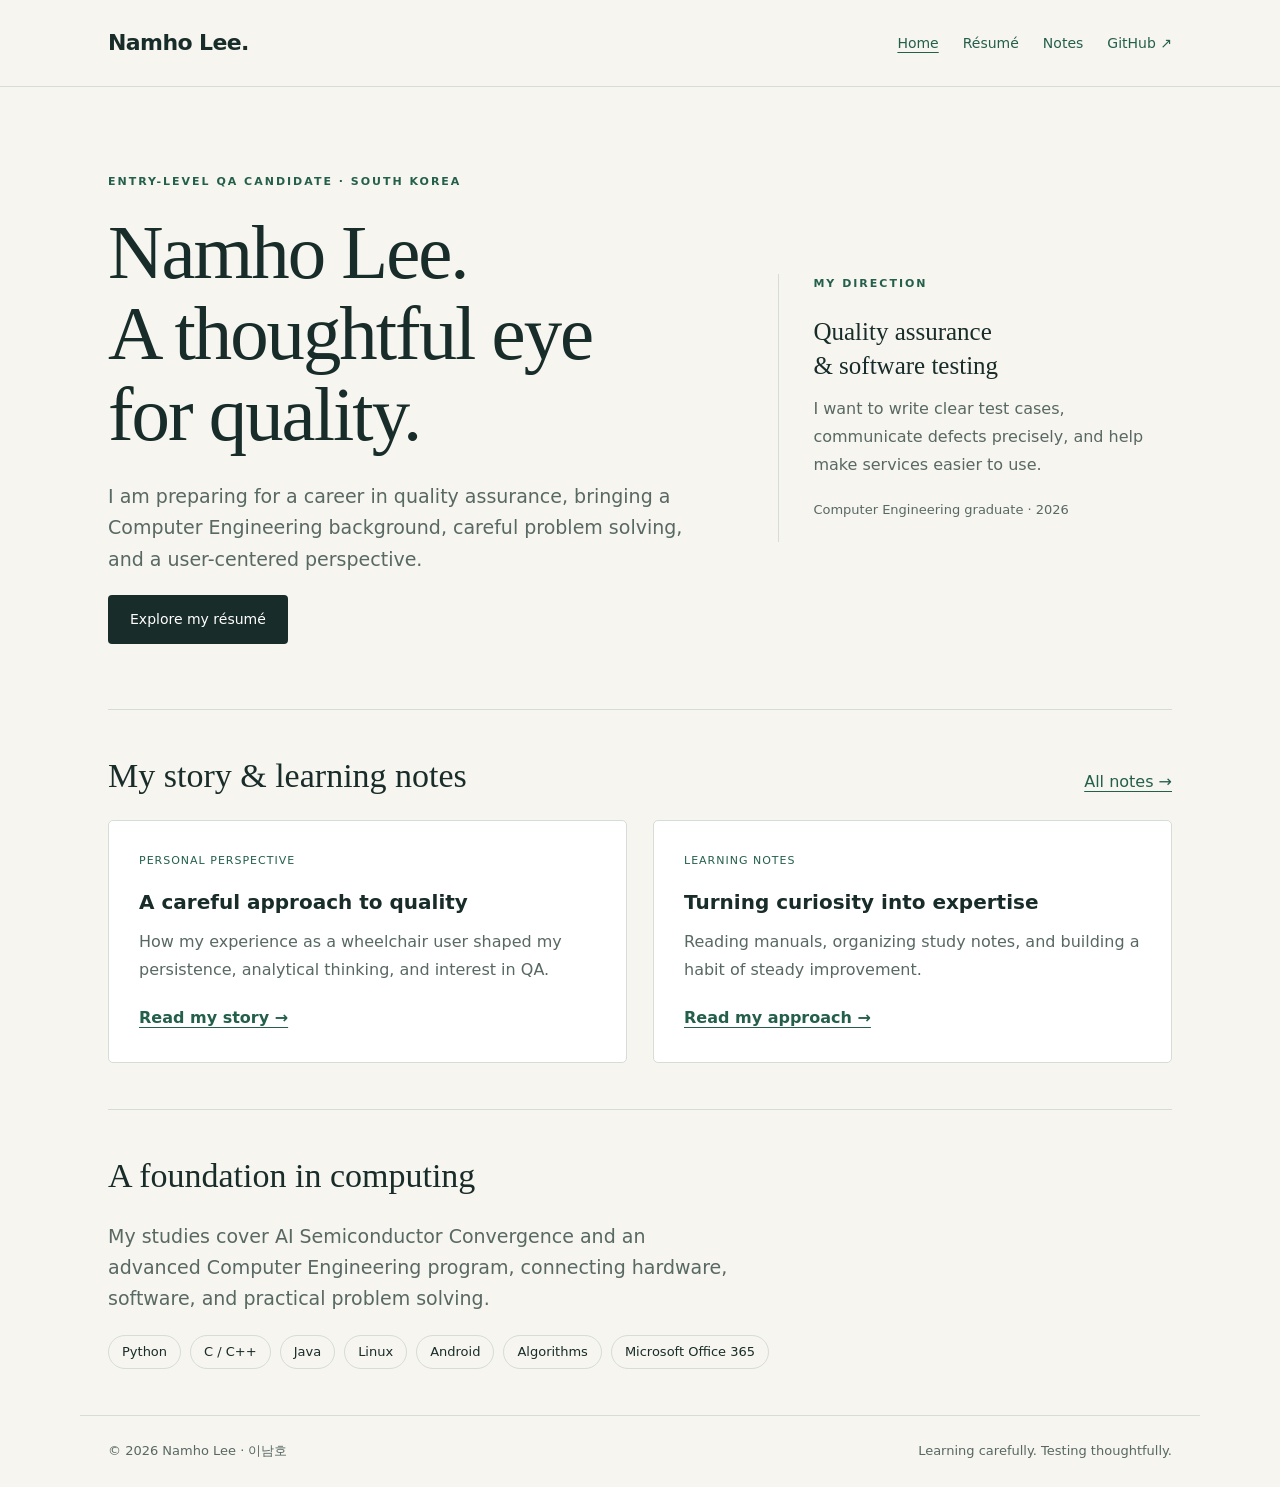
==== index.html @ 656eddd7 "Publish English QA career blog and translated resume" ====
<!doctype html>
<html lang="en"><head><meta charset="utf-8"><meta name="viewport" content="width=device-width, initial-scale=1"><meta name="description" content="Namho Lee — entry-level QA candidate. Education, skills, certifications, and personal notes on learning and quality assurance."><title>Home | Namho Lee</title><link rel="stylesheet" href="assets/style.css"></head>
<body><a class="skip" href="#main">Skip to content</a><header><nav aria-label="Main navigation"><a class="brand" href="index.html">Namho Lee<span aria-hidden="true">.</span></a><div class="navlinks"><a href="index.html" aria-current="page">Home</a><a href="resume.html">Résumé</a><a href="notes.html">Notes</a><a href="https://github.com/lnh24390">GitHub ↗</a></div></nav></header><main id="main"><section class="hero"><div><p class="eyebrow">Entry-level QA candidate · South Korea</p><h1>Namho Lee.<br>A thoughtful eye<br>for quality.</h1><p class="lede">I am preparing for a career in quality assurance, bringing a Computer Engineering background, careful problem solving, and a user-centered perspective.</p><a class="button" href="resume.html">Explore my résumé</a></div><aside class="hero-aside"><p class="eyebrow">My direction</p><strong>Quality assurance<br>&amp; software testing</strong><p class="muted">I want to write clear test cases, communicate defects precisely, and help make services easier to use.</p><p class="date">Computer Engineering graduate · 2026</p></aside></section><section class="section"><div class="section-top"><h2>My story &amp; learning notes</h2><a href="notes.html">All notes →</a></div><div class="grid"><article class="card"><span class="tag">Personal perspective</span><h3>A careful approach to quality</h3><p>How my experience as a wheelchair user shaped my persistence, analytical thinking, and interest in QA.</p><a href="posts/my-path-to-qa.html">Read my story →</a></article><article class="card"><span class="tag">Learning notes</span><h3>Turning curiosity into expertise</h3><p>Reading manuals, organizing study notes, and building a habit of steady improvement.</p><a href="posts/how-i-learn.html">Read my approach →</a></article></div></section><section class="section"><h2>A foundation in computing</h2><p class="lede">My studies cover AI Semiconductor Convergence and an advanced Computer Engineering program, connecting hardware, software, and practical problem solving.</p><div class="skills"><span>Python</span><span>C / C++</span><span>Java</span><span>Linux</span><span>Android</span><span>Algorithms</span><span>Microsoft Office 365</span></div></section></main><footer><span>© 2026 Namho Lee · 이남호</span><span>Learning carefully. Testing thoughtfully.</span></footer></body></html>
---- assets/style.css ----
:root{--paper:#f6f5f0;--ink:#182c29;--muted:#586863;--line:#d6dcd6;--accent:#245f4c;--white:#fff;--serif:Georgia,'Times New Roman',serif}*{box-sizing:border-box}html{scroll-behavior:smooth}body{margin:0;background:var(--paper);color:var(--ink);font:16px/1.75 system-ui,-apple-system,BlinkMacSystemFont,'Segoe UI',sans-serif}a{color:var(--accent);text-underline-offset:4px}a:hover{color:#122f26}header{border-bottom:1px solid var(--line)}nav{max-width:1120px;margin:auto;min-height:86px;display:flex;align-items:center;justify-content:space-between;padding:18px 28px;gap:22px}.brand{text-decoration:none;font-weight:750;letter-spacing:-.6px;font-size:22px;color:var(--ink)}.navlinks{display:flex;gap:24px;flex-wrap:wrap}.navlinks a{text-decoration:none;font-size:14px}.navlinks [aria-current=page]{text-decoration:underline}main{max-width:1120px;margin:auto;padding:0 28px}.hero{padding:85px 0 65px;display:grid;grid-template-columns:1.5fr 1fr;gap:80px}.eyebrow{text-transform:uppercase;letter-spacing:2px;font-size:11px;font-weight:700;color:var(--accent);margin:0 0 22px}h1{font:clamp(44px,6vw,78px)/1.05 var(--serif);letter-spacing:-2px;font-weight:400;margin:0 0 26px}h2{font:34px/1.2 var(--serif);font-weight:400;margin:0 0 24px}h3{font-size:20px;line-height:1.35;margin:0 0 12px}p{margin:0 0 20px}.lede{font-size:19px;line-height:1.65;max-width:630px;color:var(--muted)}.button{display:inline-block;text-decoration:none;background:var(--ink);color:white;padding:12px 22px;border-radius:4px;font-size:14px}.button:hover{background:var(--accent);color:white}.hero-aside{border-left:1px solid var(--line);padding-left:34px;align-self:center}.hero-aside strong{display:block;font:25px/1.35 var(--serif);margin:12px 0}.muted,.date{color:var(--muted)}.date{font-size:13px}.section{border-top:1px solid var(--line);padding:46px 0}.section-top{display:flex;justify-content:space-between;gap:20px;align-items:baseline}.grid{display:grid;grid-template-columns:repeat(2,1fr);gap:26px}.card{background:var(--white);padding:30px;border:1px solid var(--line);border-radius:5px}.card p{color:var(--muted)}.card a{font-weight:600}.tag{font-size:11px;letter-spacing:1px;text-transform:uppercase;color:var(--accent);margin-bottom:18px;display:block}.skills{display:flex;gap:9px;flex-wrap:wrap}.skills span{font-size:13px;border:1px solid var(--line);border-radius:30px;padding:5px 13px}.page-head{padding:65px 0 30px;max-width:820px}.page-head h1{font-size:58px}.resume-grid{display:grid;grid-template-columns:240px 1fr;gap:55px;padding-bottom:60px}.resume-side{font-size:14px}.resume-side h2{font:16px system-ui;font-weight:700;margin:25px 0 12px}.resume-body section{border-top:1px solid var(--line);padding:28px 0}.resume-body h2{font-size:29px}.entry{margin-bottom:26px}.entry:last-child{margin-bottom:0}ul{padding-left:22px}li{margin-bottom:10px}.article{max-width:760px;margin:0 auto;padding-bottom:60px}.article .page-head h1{font-size:52px}.article h2{font-size:28px;margin-top:40px}.article p{font-size:17px}.note{font-size:13px;color:var(--muted)}footer{border-top:1px solid var(--line);padding:24px 28px;max-width:1120px;margin:0 auto;color:var(--muted);font-size:13px;display:flex;justify-content:space-between;gap:20px}.skip{position:absolute;left:-10000px}.skip:focus{left:12px;top:12px;background:white;padding:10px;z-index:10}:focus-visible{outline:3px solid #c08337;outline-offset:4px}@media(max-width:760px){nav{align-items:flex-start;flex-direction:column;gap:8px}.navlinks{gap:18px}.hero{grid-template-columns:1fr;gap:30px;padding:45px 0}.hero-aside{padding-left:22px}.grid{grid-template-columns:1fr}.resume-grid{grid-template-columns:1fr;gap:20px}.resume-side{border-top:1px solid var(--line);padding-top:20px}.page-head h1,.article .page-head h1{font-size:42px}.section-top{display:block}main{padding:0 22px}footer{flex-direction:column;gap:4px}h1{letter-spacing:-1px}}@media print{header,footer,.button,.skip{display:none}body{background:white;color:black;font-size:11pt}main{padding:0}.page-head{padding:10px 0}.page-head h1{font-size:32pt}.resume-grid{grid-template-columns:180px 1fr;gap:25px}.resume-body section{padding:15px 0}.entry{break-inside:avoid}a{color:black}}
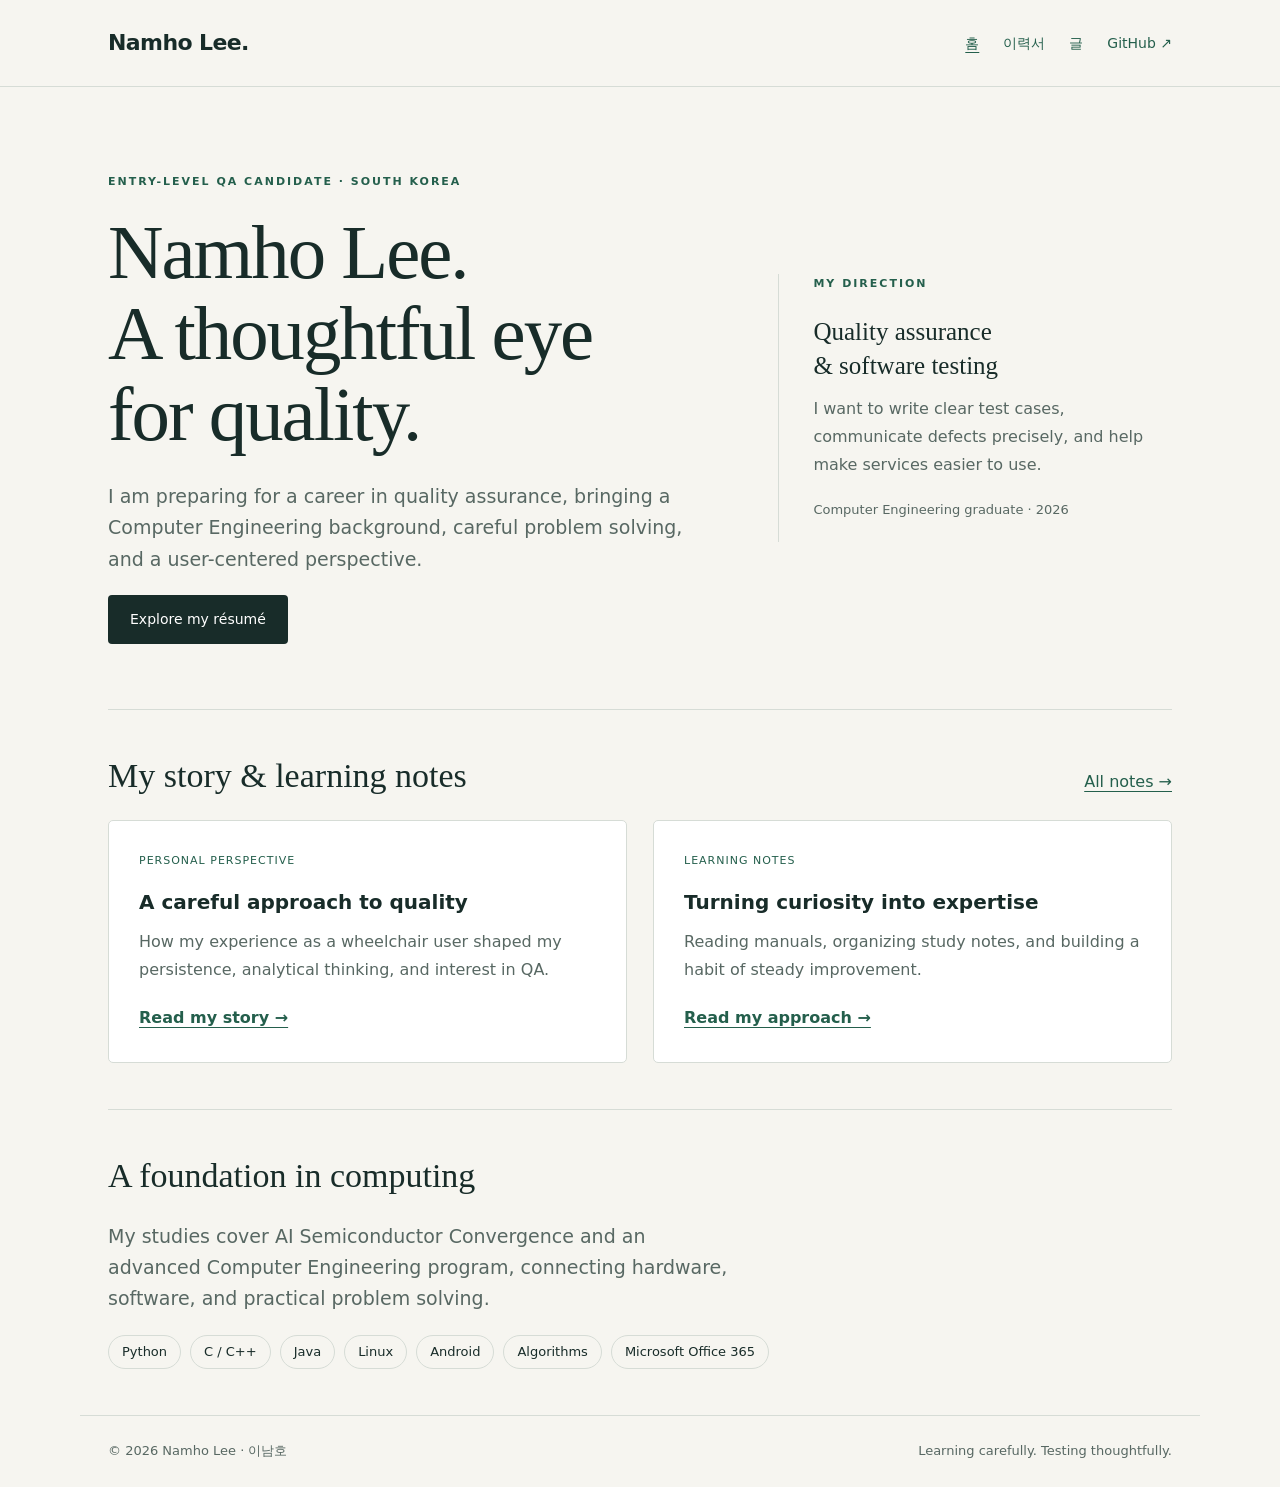
==== commit 9f2f3120: "Translate navigation labels into Korean" ====
--- a/index.html
+++ b/index.html
@@ -1,3 +1,3 @@
 <!doctype html>
 <html lang="en"><head><meta charset="utf-8"><meta name="viewport" content="width=device-width, initial-scale=1"><meta name="description" content="Namho Lee — entry-level QA candidate. Education, skills, certifications, and personal notes on learning and quality assurance."><title>Home | Namho Lee</title><link rel="stylesheet" href="assets/style.css"></head>
-<body><a class="skip" href="#main">Skip to content</a><header><nav aria-label="Main navigation"><a class="brand" href="index.html">Namho Lee<span aria-hidden="true">.</span></a><div class="navlinks"><a href="index.html" aria-current="page">Home</a><a href="resume.html">Résumé</a><a href="notes.html">Notes</a><a href="https://github.com/lnh24390">GitHub ↗</a></div></nav></header><main id="main"><section class="hero"><div><p class="eyebrow">Entry-level QA candidate · South Korea</p><h1>Namho Lee.<br>A thoughtful eye<br>for quality.</h1><p class="lede">I am preparing for a career in quality assurance, bringing a Computer Engineering background, careful problem solving, and a user-centered perspective.</p><a class="button" href="resume.html">Explore my résumé</a></div><aside class="hero-aside"><p class="eyebrow">My direction</p><strong>Quality assurance<br>&amp; software testing</strong><p class="muted">I want to write clear test cases, communicate defects precisely, and help make services easier to use.</p><p class="date">Computer Engineering graduate · 2026</p></aside></section><section class="section"><div class="section-top"><h2>My story &amp; learning notes</h2><a href="notes.html">All notes →</a></div><div class="grid"><article class="card"><span class="tag">Personal perspective</span><h3>A careful approach to quality</h3><p>How my experience as a wheelchair user shaped my persistence, analytical thinking, and interest in QA.</p><a href="posts/my-path-to-qa.html">Read my story →</a></article><article class="card"><span class="tag">Learning notes</span><h3>Turning curiosity into expertise</h3><p>Reading manuals, organizing study notes, and building a habit of steady improvement.</p><a href="posts/how-i-learn.html">Read my approach →</a></article></div></section><section class="section"><h2>A foundation in computing</h2><p class="lede">My studies cover AI Semiconductor Convergence and an advanced Computer Engineering program, connecting hardware, software, and practical problem solving.</p><div class="skills"><span>Python</span><span>C / C++</span><span>Java</span><span>Linux</span><span>Android</span><span>Algorithms</span><span>Microsoft Office 365</span></div></section></main><footer><span>© 2026 Namho Lee · 이남호</span><span>Learning carefully. Testing thoughtfully.</span></footer></body></html>+<body><a class="skip" href="#main">Skip to content</a><header><nav aria-label="Main navigation"><a class="brand" href="index.html">Namho Lee<span aria-hidden="true">.</span></a><div class="navlinks"><a href="index.html" aria-current="page">홈</a><a href="resume.html">이력서</a><a href="notes.html">글</a><a href="https://github.com/lnh24390">GitHub ↗</a></div></nav></header><main id="main"><section class="hero"><div><p class="eyebrow">Entry-level QA candidate · South Korea</p><h1>Namho Lee.<br>A thoughtful eye<br>for quality.</h1><p class="lede">I am preparing for a career in quality assurance, bringing a Computer Engineering background, careful problem solving, and a user-centered perspective.</p><a class="button" href="resume.html">Explore my résumé</a></div><aside class="hero-aside"><p class="eyebrow">My direction</p><strong>Quality assurance<br>&amp; software testing</strong><p class="muted">I want to write clear test cases, communicate defects precisely, and help make services easier to use.</p><p class="date">Computer Engineering graduate · 2026</p></aside></section><section class="section"><div class="section-top"><h2>My story &amp; learning notes</h2><a href="notes.html">All notes →</a></div><div class="grid"><article class="card"><span class="tag">Personal perspective</span><h3>A careful approach to quality</h3><p>How my experience as a wheelchair user shaped my persistence, analytical thinking, and interest in QA.</p><a href="posts/my-path-to-qa.html">Read my story →</a></article><article class="card"><span class="tag">Learning notes</span><h3>Turning curiosity into expertise</h3><p>Reading manuals, organizing study notes, and building a habit of steady improvement.</p><a href="posts/how-i-learn.html">Read my approach →</a></article></div></section><section class="section"><h2>A foundation in computing</h2><p class="lede">My studies cover AI Semiconductor Convergence and an advanced Computer Engineering program, connecting hardware, software, and practical problem solving.</p><div class="skills"><span>Python</span><span>C / C++</span><span>Java</span><span>Linux</span><span>Android</span><span>Algorithms</span><span>Microsoft Office 365</span></div></section></main><footer><span>© 2026 Namho Lee · 이남호</span><span>Learning carefully. Testing thoughtfully.</span></footer></body></html>
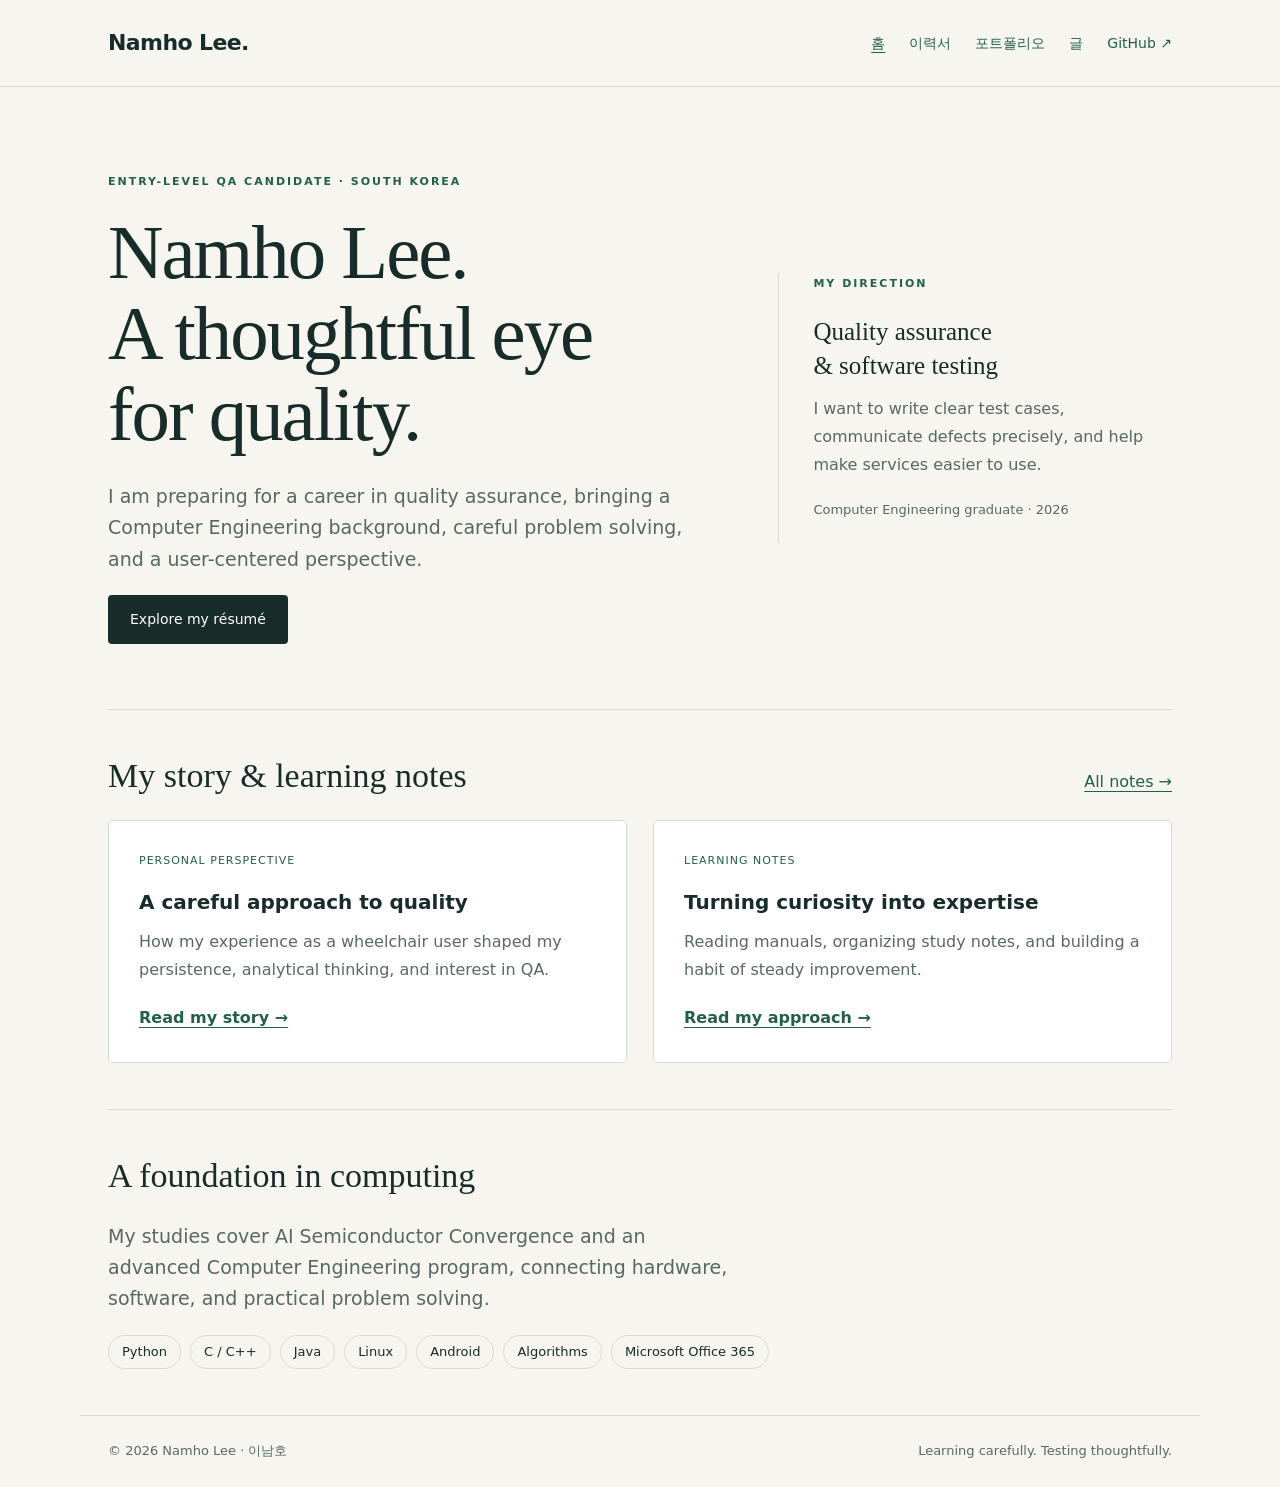
==== commit 7b86cc9e: "Add portfolio page with GitHub projects" ====
--- a/index.html
+++ b/index.html
@@ -1,3 +1,3 @@
 <!doctype html>
 <html lang="en"><head><meta charset="utf-8"><meta name="viewport" content="width=device-width, initial-scale=1"><meta name="description" content="Namho Lee — entry-level QA candidate. Education, skills, certifications, and personal notes on learning and quality assurance."><title>Home | Namho Lee</title><link rel="stylesheet" href="assets/style.css"></head>
-<body><a class="skip" href="#main">Skip to content</a><header><nav aria-label="Main navigation"><a class="brand" href="index.html">Namho Lee<span aria-hidden="true">.</span></a><div class="navlinks"><a href="index.html" aria-current="page">홈</a><a href="resume.html">이력서</a><a href="notes.html">글</a><a href="https://github.com/lnh24390">GitHub ↗</a></div></nav></header><main id="main"><section class="hero"><div><p class="eyebrow">Entry-level QA candidate · South Korea</p><h1>Namho Lee.<br>A thoughtful eye<br>for quality.</h1><p class="lede">I am preparing for a career in quality assurance, bringing a Computer Engineering background, careful problem solving, and a user-centered perspective.</p><a class="button" href="resume.html">Explore my résumé</a></div><aside class="hero-aside"><p class="eyebrow">My direction</p><strong>Quality assurance<br>&amp; software testing</strong><p class="muted">I want to write clear test cases, communicate defects precisely, and help make services easier to use.</p><p class="date">Computer Engineering graduate · 2026</p></aside></section><section class="section"><div class="section-top"><h2>My story &amp; learning notes</h2><a href="notes.html">All notes →</a></div><div class="grid"><article class="card"><span class="tag">Personal perspective</span><h3>A careful approach to quality</h3><p>How my experience as a wheelchair user shaped my persistence, analytical thinking, and interest in QA.</p><a href="posts/my-path-to-qa.html">Read my story →</a></article><article class="card"><span class="tag">Learning notes</span><h3>Turning curiosity into expertise</h3><p>Reading manuals, organizing study notes, and building a habit of steady improvement.</p><a href="posts/how-i-learn.html">Read my approach →</a></article></div></section><section class="section"><h2>A foundation in computing</h2><p class="lede">My studies cover AI Semiconductor Convergence and an advanced Computer Engineering program, connecting hardware, software, and practical problem solving.</p><div class="skills"><span>Python</span><span>C / C++</span><span>Java</span><span>Linux</span><span>Android</span><span>Algorithms</span><span>Microsoft Office 365</span></div></section></main><footer><span>© 2026 Namho Lee · 이남호</span><span>Learning carefully. Testing thoughtfully.</span></footer></body></html>+<body><a class="skip" href="#main">Skip to content</a><header><nav aria-label="Main navigation"><a class="brand" href="index.html">Namho Lee<span aria-hidden="true">.</span></a><div class="navlinks"><a href="index.html" aria-current="page">홈</a><a href="resume.html">이력서</a><a href="portfolio.html">포트폴리오</a><a href="notes.html">글</a><a href="https://github.com/lnh24390">GitHub ↗</a></div></nav></header><main id="main"><section class="hero"><div><p class="eyebrow">Entry-level QA candidate · South Korea</p><h1>Namho Lee.<br>A thoughtful eye<br>for quality.</h1><p class="lede">I am preparing for a career in quality assurance, bringing a Computer Engineering background, careful problem solving, and a user-centered perspective.</p><a class="button" href="resume.html">Explore my résumé</a></div><aside class="hero-aside"><p class="eyebrow">My direction</p><strong>Quality assurance<br>&amp; software testing</strong><p class="muted">I want to write clear test cases, communicate defects precisely, and help make services easier to use.</p><p class="date">Computer Engineering graduate · 2026</p></aside></section><section class="section"><div class="section-top"><h2>My story &amp; learning notes</h2><a href="notes.html">All notes →</a></div><div class="grid"><article class="card"><span class="tag">Personal perspective</span><h3>A careful approach to quality</h3><p>How my experience as a wheelchair user shaped my persistence, analytical thinking, and interest in QA.</p><a href="posts/my-path-to-qa.html">Read my story →</a></article><article class="card"><span class="tag">Learning notes</span><h3>Turning curiosity into expertise</h3><p>Reading manuals, organizing study notes, and building a habit of steady improvement.</p><a href="posts/how-i-learn.html">Read my approach →</a></article></div></section><section class="section"><h2>A foundation in computing</h2><p class="lede">My studies cover AI Semiconductor Convergence and an advanced Computer Engineering program, connecting hardware, software, and practical problem solving.</p><div class="skills"><span>Python</span><span>C / C++</span><span>Java</span><span>Linux</span><span>Android</span><span>Algorithms</span><span>Microsoft Office 365</span></div></section></main><footer><span>© 2026 Namho Lee · 이남호</span><span>Learning carefully. Testing thoughtfully.</span></footer></body></html>
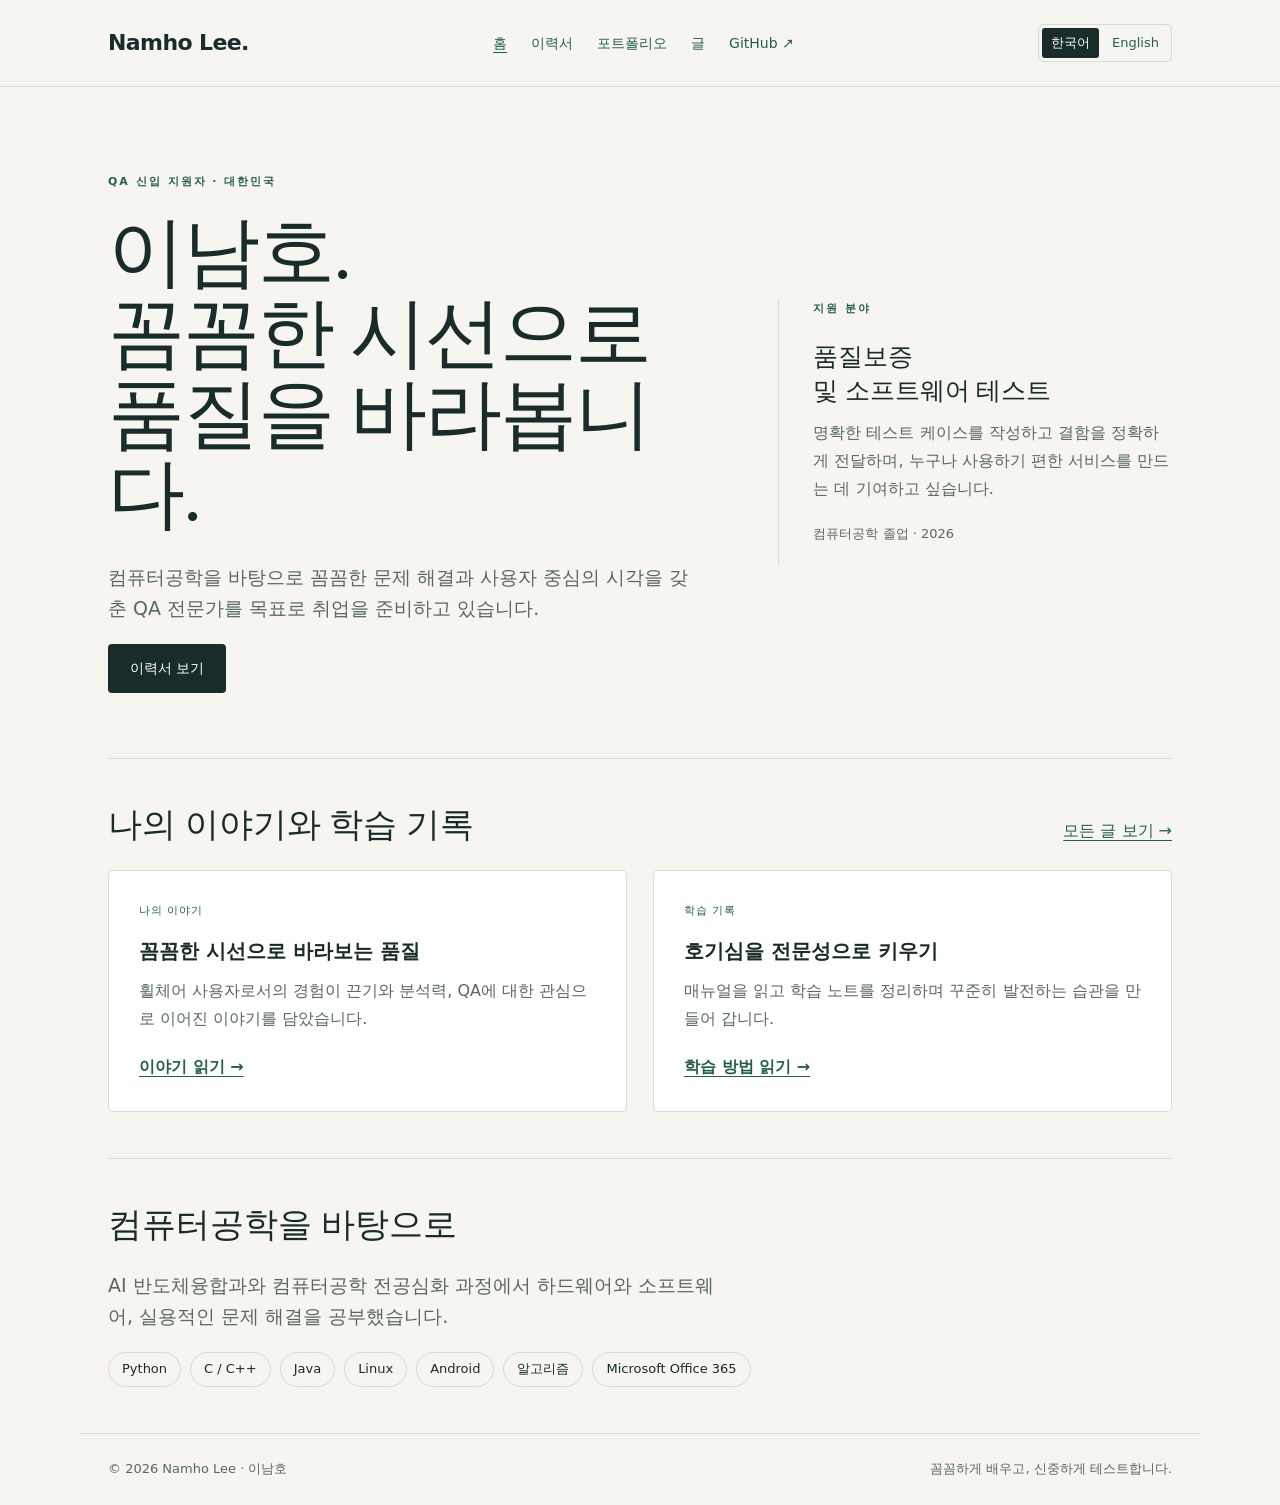
==== commit 648018c0: "Add persistent Korean and English language settings and matching resumes" ====
--- a/index.html
+++ b/index.html
@@ -1,3 +1,3 @@
 <!doctype html>
-<html lang="en"><head><meta charset="utf-8"><meta name="viewport" content="width=device-width, initial-scale=1"><meta name="description" content="Namho Lee — entry-level QA candidate. Education, skills, certifications, and personal notes on learning and quality assurance."><title>Home | Namho Lee</title><link rel="stylesheet" href="assets/style.css"></head>
-<body><a class="skip" href="#main">Skip to content</a><header><nav aria-label="Main navigation"><a class="brand" href="index.html">Namho Lee<span aria-hidden="true">.</span></a><div class="navlinks"><a href="index.html" aria-current="page">홈</a><a href="resume.html">이력서</a><a href="portfolio.html">포트폴리오</a><a href="notes.html">글</a><a href="https://github.com/lnh24390">GitHub ↗</a></div></nav></header><main id="main"><section class="hero"><div><p class="eyebrow">Entry-level QA candidate · South Korea</p><h1>Namho Lee.<br>A thoughtful eye<br>for quality.</h1><p class="lede">I am preparing for a career in quality assurance, bringing a Computer Engineering background, careful problem solving, and a user-centered perspective.</p><a class="button" href="resume.html">Explore my résumé</a></div><aside class="hero-aside"><p class="eyebrow">My direction</p><strong>Quality assurance<br>&amp; software testing</strong><p class="muted">I want to write clear test cases, communicate defects precisely, and help make services easier to use.</p><p class="date">Computer Engineering graduate · 2026</p></aside></section><section class="section"><div class="section-top"><h2>My story &amp; learning notes</h2><a href="notes.html">All notes →</a></div><div class="grid"><article class="card"><span class="tag">Personal perspective</span><h3>A careful approach to quality</h3><p>How my experience as a wheelchair user shaped my persistence, analytical thinking, and interest in QA.</p><a href="posts/my-path-to-qa.html">Read my story →</a></article><article class="card"><span class="tag">Learning notes</span><h3>Turning curiosity into expertise</h3><p>Reading manuals, organizing study notes, and building a habit of steady improvement.</p><a href="posts/how-i-learn.html">Read my approach →</a></article></div></section><section class="section"><h2>A foundation in computing</h2><p class="lede">My studies cover AI Semiconductor Convergence and an advanced Computer Engineering program, connecting hardware, software, and practical problem solving.</p><div class="skills"><span>Python</span><span>C / C++</span><span>Java</span><span>Linux</span><span>Android</span><span>Algorithms</span><span>Microsoft Office 365</span></div></section></main><footer><span>© 2026 Namho Lee · 이남호</span><span>Learning carefully. Testing thoughtfully.</span></footer></body></html>+<html lang="ko"><head><meta charset="utf-8"><meta name="viewport" content="width=device-width, initial-scale=1"><meta name="description" content="Namho Lee — entry-level QA candidate. Education, skills, certifications, and personal notes on learning and quality assurance."><title>홈 | 이남호</title><link rel="stylesheet" href="assets/style.css"><script src="assets/language.js" defer></script></head>
+<body data-language="ko" data-page="index.html"><a class="skip" href="#main">본문으로 건너뛰기</a><header><nav aria-label="주 메뉴"><a class="brand" href="index.html">Namho Lee<span aria-hidden="true">.</span></a><div class="navlinks"><a href="index.html" aria-current="page">홈</a><a href="resume.html">이력서</a><a href="portfolio.html">포트폴리오</a><a href="notes.html">글</a><a href="https://github.com/lnh24390">GitHub ↗</a></div><div class="language-switch" role="group" aria-label="Language"><a href="index.html" data-language="ko" aria-current="true">한국어</a><a href="en/index.html" data-language="en">English</a></div></nav></header><main id="main"><section class="hero"><div><p class="eyebrow">QA 신입 지원자 · 대한민국</p><h1>이남호.<br>꼼꼼한 시선으로<br>품질을 바라봅니다.</h1><p class="lede">컴퓨터공학을 바탕으로 꼼꼼한 문제 해결과 사용자 중심의 시각을 갖춘 QA 전문가를 목표로 취업을 준비하고 있습니다.</p><a class="button" href="resume.html">이력서 보기</a></div><aside class="hero-aside"><p class="eyebrow">지원 분야</p><strong>품질보증<br>및 소프트웨어 테스트</strong><p class="muted">명확한 테스트 케이스를 작성하고 결함을 정확하게 전달하며, 누구나 사용하기 편한 서비스를 만드는 데 기여하고 싶습니다.</p><p class="date">컴퓨터공학 졸업 · 2026</p></aside></section><section class="section"><div class="section-top"><h2>나의 이야기와 학습 기록</h2><a href="notes.html">모든 글 보기 →</a></div><div class="grid"><article class="card"><span class="tag">나의 이야기</span><h3>꼼꼼한 시선으로 바라보는 품질</h3><p>휠체어 사용자로서의 경험이 끈기와 분석력, QA에 대한 관심으로 이어진 이야기를 담았습니다.</p><a href="posts/my-path-to-qa.html">이야기 읽기 →</a></article><article class="card"><span class="tag">학습 기록</span><h3>호기심을 전문성으로 키우기</h3><p>매뉴얼을 읽고 학습 노트를 정리하며 꾸준히 발전하는 습관을 만들어 갑니다.</p><a href="posts/how-i-learn.html">학습 방법 읽기 →</a></article></div></section><section class="section"><h2>컴퓨터공학을 바탕으로</h2><p class="lede">AI 반도체융합과와 컴퓨터공학 전공심화 과정에서 하드웨어와 소프트웨어, 실용적인 문제 해결을 공부했습니다.</p><div class="skills"><span>Python</span><span>C / C++</span><span>Java</span><span>Linux</span><span>Android</span><span>알고리즘</span><span>Microsoft Office 365</span></div></section></main><footer><span>© 2026 Namho Lee · 이남호</span><span>꼼꼼하게 배우고, 신중하게 테스트합니다.</span></footer></body></html>
--- a/assets/style.css
+++ b/assets/style.css
@@ -1 +1,3 @@
 :root{--paper:#f6f5f0;--ink:#182c29;--muted:#586863;--line:#d6dcd6;--accent:#245f4c;--white:#fff;--serif:Georgia,'Times New Roman',serif}*{box-sizing:border-box}html{scroll-behavior:smooth}body{margin:0;background:var(--paper);color:var(--ink);font:16px/1.75 system-ui,-apple-system,BlinkMacSystemFont,'Segoe UI',sans-serif}a{color:var(--accent);text-underline-offset:4px}a:hover{color:#122f26}header{border-bottom:1px solid var(--line)}nav{max-width:1120px;margin:auto;min-height:86px;display:flex;align-items:center;justify-content:space-between;padding:18px 28px;gap:22px}.brand{text-decoration:none;font-weight:750;letter-spacing:-.6px;font-size:22px;color:var(--ink)}.navlinks{display:flex;gap:24px;flex-wrap:wrap}.navlinks a{text-decoration:none;font-size:14px}.navlinks [aria-current=page]{text-decoration:underline}main{max-width:1120px;margin:auto;padding:0 28px}.hero{padding:85px 0 65px;display:grid;grid-template-columns:1.5fr 1fr;gap:80px}.eyebrow{text-transform:uppercase;letter-spacing:2px;font-size:11px;font-weight:700;color:var(--accent);margin:0 0 22px}h1{font:clamp(44px,6vw,78px)/1.05 var(--serif);letter-spacing:-2px;font-weight:400;margin:0 0 26px}h2{font:34px/1.2 var(--serif);font-weight:400;margin:0 0 24px}h3{font-size:20px;line-height:1.35;margin:0 0 12px}p{margin:0 0 20px}.lede{font-size:19px;line-height:1.65;max-width:630px;color:var(--muted)}.button{display:inline-block;text-decoration:none;background:var(--ink);color:white;padding:12px 22px;border-radius:4px;font-size:14px}.button:hover{background:var(--accent);color:white}.hero-aside{border-left:1px solid var(--line);padding-left:34px;align-self:center}.hero-aside strong{display:block;font:25px/1.35 var(--serif);margin:12px 0}.muted,.date{color:var(--muted)}.date{font-size:13px}.section{border-top:1px solid var(--line);padding:46px 0}.section-top{display:flex;justify-content:space-between;gap:20px;align-items:baseline}.grid{display:grid;grid-template-columns:repeat(2,1fr);gap:26px}.card{background:var(--white);padding:30px;border:1px solid var(--line);border-radius:5px}.card p{color:var(--muted)}.card a{font-weight:600}.tag{font-size:11px;letter-spacing:1px;text-transform:uppercase;color:var(--accent);margin-bottom:18px;display:block}.skills{display:flex;gap:9px;flex-wrap:wrap}.skills span{font-size:13px;border:1px solid var(--line);border-radius:30px;padding:5px 13px}.page-head{padding:65px 0 30px;max-width:820px}.page-head h1{font-size:58px}.resume-grid{display:grid;grid-template-columns:240px 1fr;gap:55px;padding-bottom:60px}.resume-side{font-size:14px}.resume-side h2{font:16px system-ui;font-weight:700;margin:25px 0 12px}.resume-body section{border-top:1px solid var(--line);padding:28px 0}.resume-body h2{font-size:29px}.entry{margin-bottom:26px}.entry:last-child{margin-bottom:0}ul{padding-left:22px}li{margin-bottom:10px}.article{max-width:760px;margin:0 auto;padding-bottom:60px}.article .page-head h1{font-size:52px}.article h2{font-size:28px;margin-top:40px}.article p{font-size:17px}.note{font-size:13px;color:var(--muted)}footer{border-top:1px solid var(--line);padding:24px 28px;max-width:1120px;margin:0 auto;color:var(--muted);font-size:13px;display:flex;justify-content:space-between;gap:20px}.skip{position:absolute;left:-10000px}.skip:focus{left:12px;top:12px;background:white;padding:10px;z-index:10}:focus-visible{outline:3px solid #c08337;outline-offset:4px}@media(max-width:760px){nav{align-items:flex-start;flex-direction:column;gap:8px}.navlinks{gap:18px}.hero{grid-template-columns:1fr;gap:30px;padding:45px 0}.hero-aside{padding-left:22px}.grid{grid-template-columns:1fr}.resume-grid{grid-template-columns:1fr;gap:20px}.resume-side{border-top:1px solid var(--line);padding-top:20px}.page-head h1,.article .page-head h1{font-size:42px}.section-top{display:block}main{padding:0 22px}footer{flex-direction:column;gap:4px}h1{letter-spacing:-1px}}@media print{header,footer,.button,.skip{display:none}body{background:white;color:black;font-size:11pt}main{padding:0}.page-head{padding:10px 0}.page-head h1{font-size:32pt}.resume-grid{grid-template-columns:180px 1fr;gap:25px}.resume-body section{padding:15px 0}.entry{break-inside:avoid}a{color:black}}
+
+nav{flex-wrap:wrap}.language-switch{display:flex;gap:4px;border:1px solid var(--line);border-radius:5px;padding:3px}.language-switch a{font-size:13px;text-decoration:none;padding:4px 9px;border-radius:3px}.language-switch [aria-current="true"]{background:var(--ink);color:white}@media(max-width:760px){.language-switch{align-self:flex-end}.hero h1{font-size:42px}}
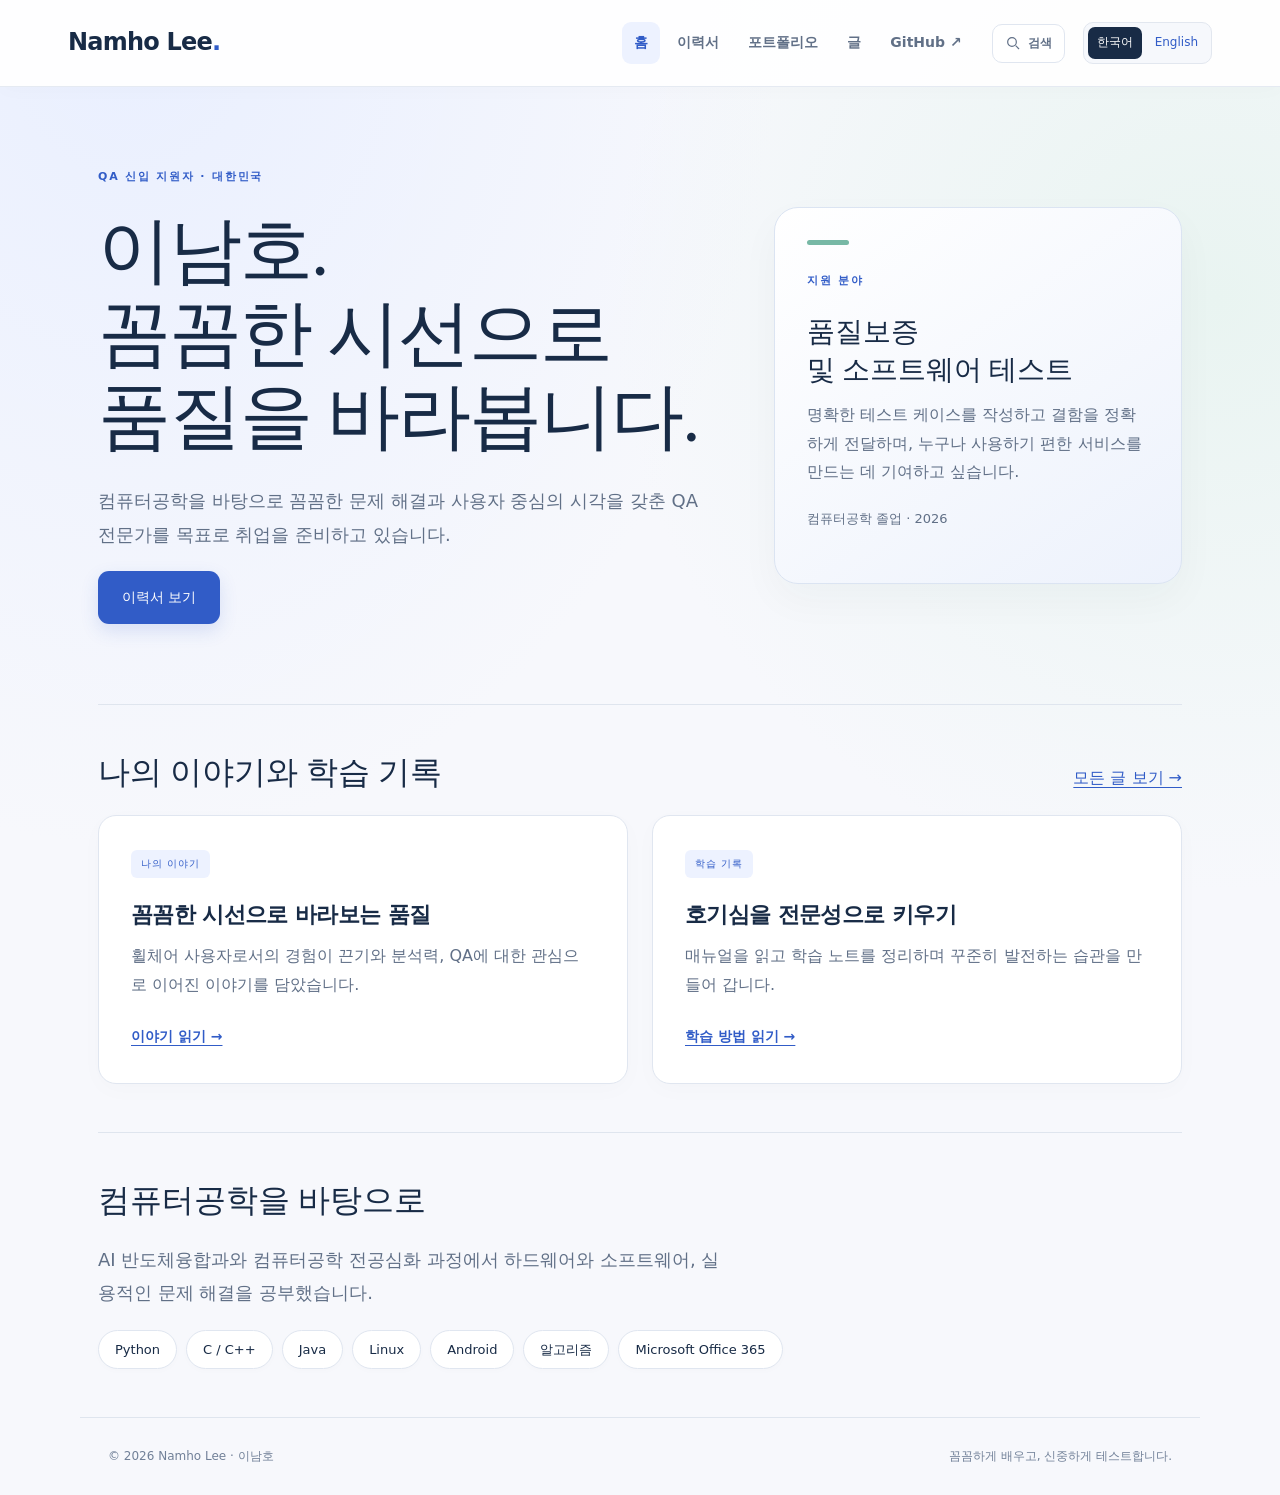
==== commit c4d7ee55: "Refresh blog design and add bilingual site search" ====
--- a/index.html
+++ b/index.html
@@ -1,3 +1,3 @@
 <!doctype html>
-<html lang="ko"><head><meta charset="utf-8"><meta name="viewport" content="width=device-width, initial-scale=1"><meta name="description" content="Namho Lee — entry-level QA candidate. Education, skills, certifications, and personal notes on learning and quality assurance."><title>홈 | 이남호</title><link rel="stylesheet" href="assets/style.css"><script src="assets/language.js" defer></script></head>
-<body data-language="ko" data-page="index.html"><a class="skip" href="#main">본문으로 건너뛰기</a><header><nav aria-label="주 메뉴"><a class="brand" href="index.html">Namho Lee<span aria-hidden="true">.</span></a><div class="navlinks"><a href="index.html" aria-current="page">홈</a><a href="resume.html">이력서</a><a href="portfolio.html">포트폴리오</a><a href="notes.html">글</a><a href="https://github.com/lnh24390">GitHub ↗</a></div><div class="language-switch" role="group" aria-label="Language"><a href="index.html" data-language="ko" aria-current="true">한국어</a><a href="en/index.html" data-language="en">English</a></div></nav></header><main id="main"><section class="hero"><div><p class="eyebrow">QA 신입 지원자 · 대한민국</p><h1>이남호.<br>꼼꼼한 시선으로<br>품질을 바라봅니다.</h1><p class="lede">컴퓨터공학을 바탕으로 꼼꼼한 문제 해결과 사용자 중심의 시각을 갖춘 QA 전문가를 목표로 취업을 준비하고 있습니다.</p><a class="button" href="resume.html">이력서 보기</a></div><aside class="hero-aside"><p class="eyebrow">지원 분야</p><strong>품질보증<br>및 소프트웨어 테스트</strong><p class="muted">명확한 테스트 케이스를 작성하고 결함을 정확하게 전달하며, 누구나 사용하기 편한 서비스를 만드는 데 기여하고 싶습니다.</p><p class="date">컴퓨터공학 졸업 · 2026</p></aside></section><section class="section"><div class="section-top"><h2>나의 이야기와 학습 기록</h2><a href="notes.html">모든 글 보기 →</a></div><div class="grid"><article class="card"><span class="tag">나의 이야기</span><h3>꼼꼼한 시선으로 바라보는 품질</h3><p>휠체어 사용자로서의 경험이 끈기와 분석력, QA에 대한 관심으로 이어진 이야기를 담았습니다.</p><a href="posts/my-path-to-qa.html">이야기 읽기 →</a></article><article class="card"><span class="tag">학습 기록</span><h3>호기심을 전문성으로 키우기</h3><p>매뉴얼을 읽고 학습 노트를 정리하며 꾸준히 발전하는 습관을 만들어 갑니다.</p><a href="posts/how-i-learn.html">학습 방법 읽기 →</a></article></div></section><section class="section"><h2>컴퓨터공학을 바탕으로</h2><p class="lede">AI 반도체융합과와 컴퓨터공학 전공심화 과정에서 하드웨어와 소프트웨어, 실용적인 문제 해결을 공부했습니다.</p><div class="skills"><span>Python</span><span>C / C++</span><span>Java</span><span>Linux</span><span>Android</span><span>알고리즘</span><span>Microsoft Office 365</span></div></section></main><footer><span>© 2026 Namho Lee · 이남호</span><span>꼼꼼하게 배우고, 신중하게 테스트합니다.</span></footer></body></html>+<html lang="ko"><head><meta charset="utf-8"><meta name="viewport" content="width=device-width, initial-scale=1"><meta name="description" content="Namho Lee — entry-level QA candidate. Education, skills, certifications, and personal notes on learning and quality assurance."><title>홈 | 이남호</title><link rel="stylesheet" href="assets/style.css"><script src="assets/language.js" defer></script><script src="assets/search.js" defer></script></head>
+<body data-language="ko" data-page="index.html"><a class="skip" href="#main">본문으로 건너뛰기</a><header><nav aria-label="주 메뉴"><a class="brand" href="index.html">Namho Lee<span aria-hidden="true">.</span></a><div class="navlinks"><a href="index.html" aria-current="page">홈</a><a href="resume.html">이력서</a><a href="portfolio.html">포트폴리오</a><a href="notes.html">글</a><a href="https://github.com/lnh24390">GitHub ↗</a></div><button class="search-trigger" type="button" aria-haspopup="dialog"><svg width="16" height="16" viewBox="0 0 24 24" fill="none" stroke="currentColor" stroke-width="1.8" aria-hidden="true"><circle cx="10.5" cy="10.5" r="6.5"/><path d="m16 16 5 5"/></svg>검색</button><div class="language-switch" role="group" aria-label="Language"><a href="index.html" data-language="ko" aria-current="true">한국어</a><a href="en/index.html" data-language="en">English</a></div></nav></header><main id="main"><section class="hero"><div><p class="eyebrow">QA 신입 지원자 · 대한민국</p><h1>이남호.<br>꼼꼼한 시선으로<br>품질을 바라봅니다.</h1><p class="lede">컴퓨터공학을 바탕으로 꼼꼼한 문제 해결과 사용자 중심의 시각을 갖춘 QA 전문가를 목표로 취업을 준비하고 있습니다.</p><a class="button" href="resume.html">이력서 보기</a></div><aside class="hero-aside"><p class="eyebrow">지원 분야</p><strong>품질보증<br>및 소프트웨어 테스트</strong><p class="muted">명확한 테스트 케이스를 작성하고 결함을 정확하게 전달하며, 누구나 사용하기 편한 서비스를 만드는 데 기여하고 싶습니다.</p><p class="date">컴퓨터공학 졸업 · 2026</p></aside></section><section class="section"><div class="section-top"><h2>나의 이야기와 학습 기록</h2><a href="notes.html">모든 글 보기 →</a></div><div class="grid"><article class="card"><span class="tag">나의 이야기</span><h3>꼼꼼한 시선으로 바라보는 품질</h3><p>휠체어 사용자로서의 경험이 끈기와 분석력, QA에 대한 관심으로 이어진 이야기를 담았습니다.</p><a href="posts/my-path-to-qa.html">이야기 읽기 →</a></article><article class="card"><span class="tag">학습 기록</span><h3>호기심을 전문성으로 키우기</h3><p>매뉴얼을 읽고 학습 노트를 정리하며 꾸준히 발전하는 습관을 만들어 갑니다.</p><a href="posts/how-i-learn.html">학습 방법 읽기 →</a></article></div></section><section class="section"><h2>컴퓨터공학을 바탕으로</h2><p class="lede">AI 반도체융합과와 컴퓨터공학 전공심화 과정에서 하드웨어와 소프트웨어, 실용적인 문제 해결을 공부했습니다.</p><div class="skills"><span>Python</span><span>C / C++</span><span>Java</span><span>Linux</span><span>Android</span><span>알고리즘</span><span>Microsoft Office 365</span></div></section></main><footer><span>© 2026 Namho Lee · 이남호</span><span>꼼꼼하게 배우고, 신중하게 테스트합니다.</span></footer><dialog id="site-search" aria-labelledby="search-title"><div class="search-heading"><h2 id="search-title">검색</h2><button class="search-close" type="button">닫기 ×</button></div><label class="search-label" for="search-input">이력서, 프로젝트, 글 검색…</label><input id="search-input" type="search" placeholder="이력서, 프로젝트, 글 검색…" autocomplete="off"><div class="search-results" aria-live="polite"></div></dialog></body></html>
--- a/assets/style.css
+++ b/assets/style.css
@@ -1,3 +1,20 @@
 :root{--paper:#f6f5f0;--ink:#182c29;--muted:#586863;--line:#d6dcd6;--accent:#245f4c;--white:#fff;--serif:Georgia,'Times New Roman',serif}*{box-sizing:border-box}html{scroll-behavior:smooth}body{margin:0;background:var(--paper);color:var(--ink);font:16px/1.75 system-ui,-apple-system,BlinkMacSystemFont,'Segoe UI',sans-serif}a{color:var(--accent);text-underline-offset:4px}a:hover{color:#122f26}header{border-bottom:1px solid var(--line)}nav{max-width:1120px;margin:auto;min-height:86px;display:flex;align-items:center;justify-content:space-between;padding:18px 28px;gap:22px}.brand{text-decoration:none;font-weight:750;letter-spacing:-.6px;font-size:22px;color:var(--ink)}.navlinks{display:flex;gap:24px;flex-wrap:wrap}.navlinks a{text-decoration:none;font-size:14px}.navlinks [aria-current=page]{text-decoration:underline}main{max-width:1120px;margin:auto;padding:0 28px}.hero{padding:85px 0 65px;display:grid;grid-template-columns:1.5fr 1fr;gap:80px}.eyebrow{text-transform:uppercase;letter-spacing:2px;font-size:11px;font-weight:700;color:var(--accent);margin:0 0 22px}h1{font:clamp(44px,6vw,78px)/1.05 var(--serif);letter-spacing:-2px;font-weight:400;margin:0 0 26px}h2{font:34px/1.2 var(--serif);font-weight:400;margin:0 0 24px}h3{font-size:20px;line-height:1.35;margin:0 0 12px}p{margin:0 0 20px}.lede{font-size:19px;line-height:1.65;max-width:630px;color:var(--muted)}.button{display:inline-block;text-decoration:none;background:var(--ink);color:white;padding:12px 22px;border-radius:4px;font-size:14px}.button:hover{background:var(--accent);color:white}.hero-aside{border-left:1px solid var(--line);padding-left:34px;align-self:center}.hero-aside strong{display:block;font:25px/1.35 var(--serif);margin:12px 0}.muted,.date{color:var(--muted)}.date{font-size:13px}.section{border-top:1px solid var(--line);padding:46px 0}.section-top{display:flex;justify-content:space-between;gap:20px;align-items:baseline}.grid{display:grid;grid-template-columns:repeat(2,1fr);gap:26px}.card{background:var(--white);padding:30px;border:1px solid var(--line);border-radius:5px}.card p{color:var(--muted)}.card a{font-weight:600}.tag{font-size:11px;letter-spacing:1px;text-transform:uppercase;color:var(--accent);margin-bottom:18px;display:block}.skills{display:flex;gap:9px;flex-wrap:wrap}.skills span{font-size:13px;border:1px solid var(--line);border-radius:30px;padding:5px 13px}.page-head{padding:65px 0 30px;max-width:820px}.page-head h1{font-size:58px}.resume-grid{display:grid;grid-template-columns:240px 1fr;gap:55px;padding-bottom:60px}.resume-side{font-size:14px}.resume-side h2{font:16px system-ui;font-weight:700;margin:25px 0 12px}.resume-body section{border-top:1px solid var(--line);padding:28px 0}.resume-body h2{font-size:29px}.entry{margin-bottom:26px}.entry:last-child{margin-bottom:0}ul{padding-left:22px}li{margin-bottom:10px}.article{max-width:760px;margin:0 auto;padding-bottom:60px}.article .page-head h1{font-size:52px}.article h2{font-size:28px;margin-top:40px}.article p{font-size:17px}.note{font-size:13px;color:var(--muted)}footer{border-top:1px solid var(--line);padding:24px 28px;max-width:1120px;margin:0 auto;color:var(--muted);font-size:13px;display:flex;justify-content:space-between;gap:20px}.skip{position:absolute;left:-10000px}.skip:focus{left:12px;top:12px;background:white;padding:10px;z-index:10}:focus-visible{outline:3px solid #c08337;outline-offset:4px}@media(max-width:760px){nav{align-items:flex-start;flex-direction:column;gap:8px}.navlinks{gap:18px}.hero{grid-template-columns:1fr;gap:30px;padding:45px 0}.hero-aside{padding-left:22px}.grid{grid-template-columns:1fr}.resume-grid{grid-template-columns:1fr;gap:20px}.resume-side{border-top:1px solid var(--line);padding-top:20px}.page-head h1,.article .page-head h1{font-size:42px}.section-top{display:block}main{padding:0 22px}footer{flex-direction:column;gap:4px}h1{letter-spacing:-1px}}@media print{header,footer,.button,.skip{display:none}body{background:white;color:black;font-size:11pt}main{padding:0}.page-head{padding:10px 0}.page-head h1{font-size:32pt}.resume-grid{grid-template-columns:180px 1fr;gap:25px}.resume-body section{padding:15px 0}.entry{break-inside:avoid}a{color:black}}
 
 nav{flex-wrap:wrap}.language-switch{display:flex;gap:4px;border:1px solid var(--line);border-radius:5px;padding:3px}.language-switch a{font-size:13px;text-decoration:none;padding:4px 9px;border-radius:3px}.language-switch [aria-current="true"]{background:var(--ink);color:white}@media(max-width:760px){.language-switch{align-self:flex-end}.hero h1{font-size:42px}}
+
+/* Refined visual system */
+:root{--paper:#f7f8fc;--ink:#182b46;--muted:#617087;--line:#dfe5ee;--accent:#315cc7;--serif:Georgia,'Times New Roman',serif}
+body{background:radial-gradient(ellipse at 10% 0%,#e9efff 0,transparent 40%),radial-gradient(ellipse at 95% 20%,#e9f4f1 0,transparent 35%),var(--paper);line-height:1.8}
+header{background:rgba(255,255,255,.94);border-bottom:1px solid #e5eaf2;box-shadow:0 3px 20px #182b4605}
+nav{max-width:1200px;gap:18px;padding:18px 28px}.brand{font-size:24px;letter-spacing:-.8px}.brand span{color:var(--accent)}.navlinks{gap:5px;margin-left:auto}.navlinks a{padding:8px 12px;border-radius:9px;font-weight:600;color:var(--muted)}.navlinks a:hover,.navlinks [aria-current=page]{background:#edf2ff;color:var(--accent);text-decoration:none}
+main{max-width:1140px}.hero{padding:80px 0;gap:64px}.hero h1{font-size:clamp(44px,5.7vw,73px);line-height:1.14;letter-spacing:-2px}.eyebrow{color:var(--accent);font-size:11px;letter-spacing:1.8px}.lede{font-size:18px;line-height:1.85}.button{background:var(--accent);border-radius:11px;padding:14px 24px;box-shadow:0 7px 18px #315cc725;transition:transform .2s,box-shadow .2s}.button:hover{background:#244aaa;transform:translateY(-2px);box-shadow:0 10px 22px #315cc735}
+.hero-aside{background:linear-gradient(145deg,#fff,#edf2fc);border:1px solid #dbe4f2;border-radius:24px;padding:32px;box-shadow:0 16px 40px #182b4609;position:relative}.hero-aside:before{content:"";display:block;width:42px;height:5px;border-radius:10px;background:#77b8a5;margin-bottom:26px}.hero-aside strong{font-size:28px}
+.section{padding:48px 0;border-color:#dfe5ee}.section h2{font-size:32px}.grid{gap:24px}.card{border-radius:18px;padding:32px;border:1px solid #e0e6f0;box-shadow:0 6px 25px #182b4605;transition:transform .2s,box-shadow .2s,border-color .2s}.card:hover{transform:translateY(-4px);box-shadow:0 16px 35px #182b4610;border-color:#bdcdeb}.card h3{font-size:22px;letter-spacing:-.6px}.tag{display:inline-block;background:#edf2ff;padding:5px 10px;border-radius:6px;font-size:10px;margin-bottom:22px}.card a{display:inline-block;margin-top:4px;font-size:14px}.skills span{background:white;border-color:#e0e6f0;padding:7px 16px;box-shadow:0 2px 6px #182b4604}
+.page-head{padding:58px 0 36px}.page-head h1{letter-spacing:-1.5px;font-size:58px}.resume-grid{gap:36px;grid-template-columns:245px 1fr}.resume-side{background:#fff;border:1px solid #e0e6f0;border-radius:18px;padding:24px;align-self:start;box-shadow:0 8px 24px #182b4605}.resume-side h2{font-size:12px;text-transform:uppercase;letter-spacing:.5px;color:var(--muted)}.resume-body{background:#fff;border:1px solid #e0e6f0;border-radius:18px;padding:8px 32px;box-shadow:0 8px 24px #182b4605}.resume-body section:first-child{border-top:0}.resume-body h2{font-size:27px}.resume-body h3{font-size:18px;margin-top:24px}.article{background:#fff;border:1px solid #e0e6f0;border-radius:22px;padding:0 42px 42px;margin:40px auto}.article .page-head{padding-top:42px}.article .page-head h1{font-size:44px;line-height:1.25}.article p{line-height:1.95}footer{padding:28px;color:#718098;font-size:12px}
+.language-switch{background:#f6f8fc;border-color:#e2e7ef;border-radius:10px;padding:4px}.language-switch a{border-radius:7px;font-size:12px;padding:5px 9px}.language-switch [aria-current=true]{background:var(--ink)}
+.search-trigger{display:flex;align-items:center;gap:7px;border:1px solid #e0e6f0;background:white;border-radius:10px;padding:10px 12px;color:var(--muted);font:600 12px system-ui;cursor:pointer}.search-trigger:hover{background:#edf2ff;color:var(--accent)}
+dialog{width:min(620px,calc(100% - 32px));padding:28px;border:1px solid #e0e6f0;border-radius:20px;color:var(--ink);box-shadow:0 25px 90px #182b4635;max-height:80vh}dialog::backdrop{background:#182b4666;backdrop-filter:blur(4px)}.search-heading{display:flex;justify-content:space-between;align-items:center;margin-bottom:20px}.search-heading h2{font:600 24px system-ui;margin:0}.search-close{background:#f1f4f9;border:0;padding:8px 12px;border-radius:8px;color:var(--muted);cursor:pointer}.search-label{display:block;font-size:13px;color:var(--muted);margin-bottom:8px}#search-input{width:100%;border:1px solid #cbd7ea;border-radius:10px;padding:14px 16px;font:16px system-ui;color:var(--ink);background:#f9fbff}.search-results{margin-top:18px;max-height:45vh;overflow:auto}.search-status{font-size:14px;color:var(--muted);padding:10px 0}.search-result{display:block;text-decoration:none;padding:16px;border-radius:10px;border-bottom:1px solid #e5eaf2}.search-result:hover{background:#edf2ff}.search-result strong{display:block;color:var(--ink);font-size:16px}.search-result span{display:block;color:var(--muted);font-size:13px;margin-top:6px;line-height:1.7}
+@media(max-width:900px){nav{gap:10px}.navlinks{order:3;width:100%;margin:0;justify-content:center}.language-switch{margin-left:auto}.hero{gap:28px}}
+@media(max-width:760px){nav{flex-direction:row;align-items:center;padding:16px 20px}.brand{font-size:21px}.navlinks{gap:0;flex-wrap:wrap;justify-content:flex-start}.navlinks a{font-size:12px;padding:7px 9px}.search-trigger{padding:9px}.language-switch{align-self:auto}.language-switch a{font-size:11px;padding:5px 7px}.hero{padding:44px 0;grid-template-columns:1fr}.hero h1{font-size:42px;letter-spacing:-1.2px}.hero-aside{padding:25px;border-radius:18px}.lede{font-size:16px}.card{padding:25px}.page-head h1{font-size:40px}.resume-grid{grid-template-columns:1fr;gap:22px}.resume-side{padding:22px}.resume-body{padding:6px 23px}.article{padding:0 23px 30px;margin-top:28px}.article .page-head h1{font-size:34px}.section h2{font-size:27px}dialog{padding:22px}}
+@media(prefers-reduced-motion:reduce){html{scroll-behavior:auto}*{transition:none!important}}
+@media print{body{background:white}.search-trigger,.language-switch,dialog{display:none}.resume-side,.resume-body,.article{box-shadow:none;border:0;padding:0}.resume-grid{grid-template-columns:180px 1fr}.card{box-shadow:none}}
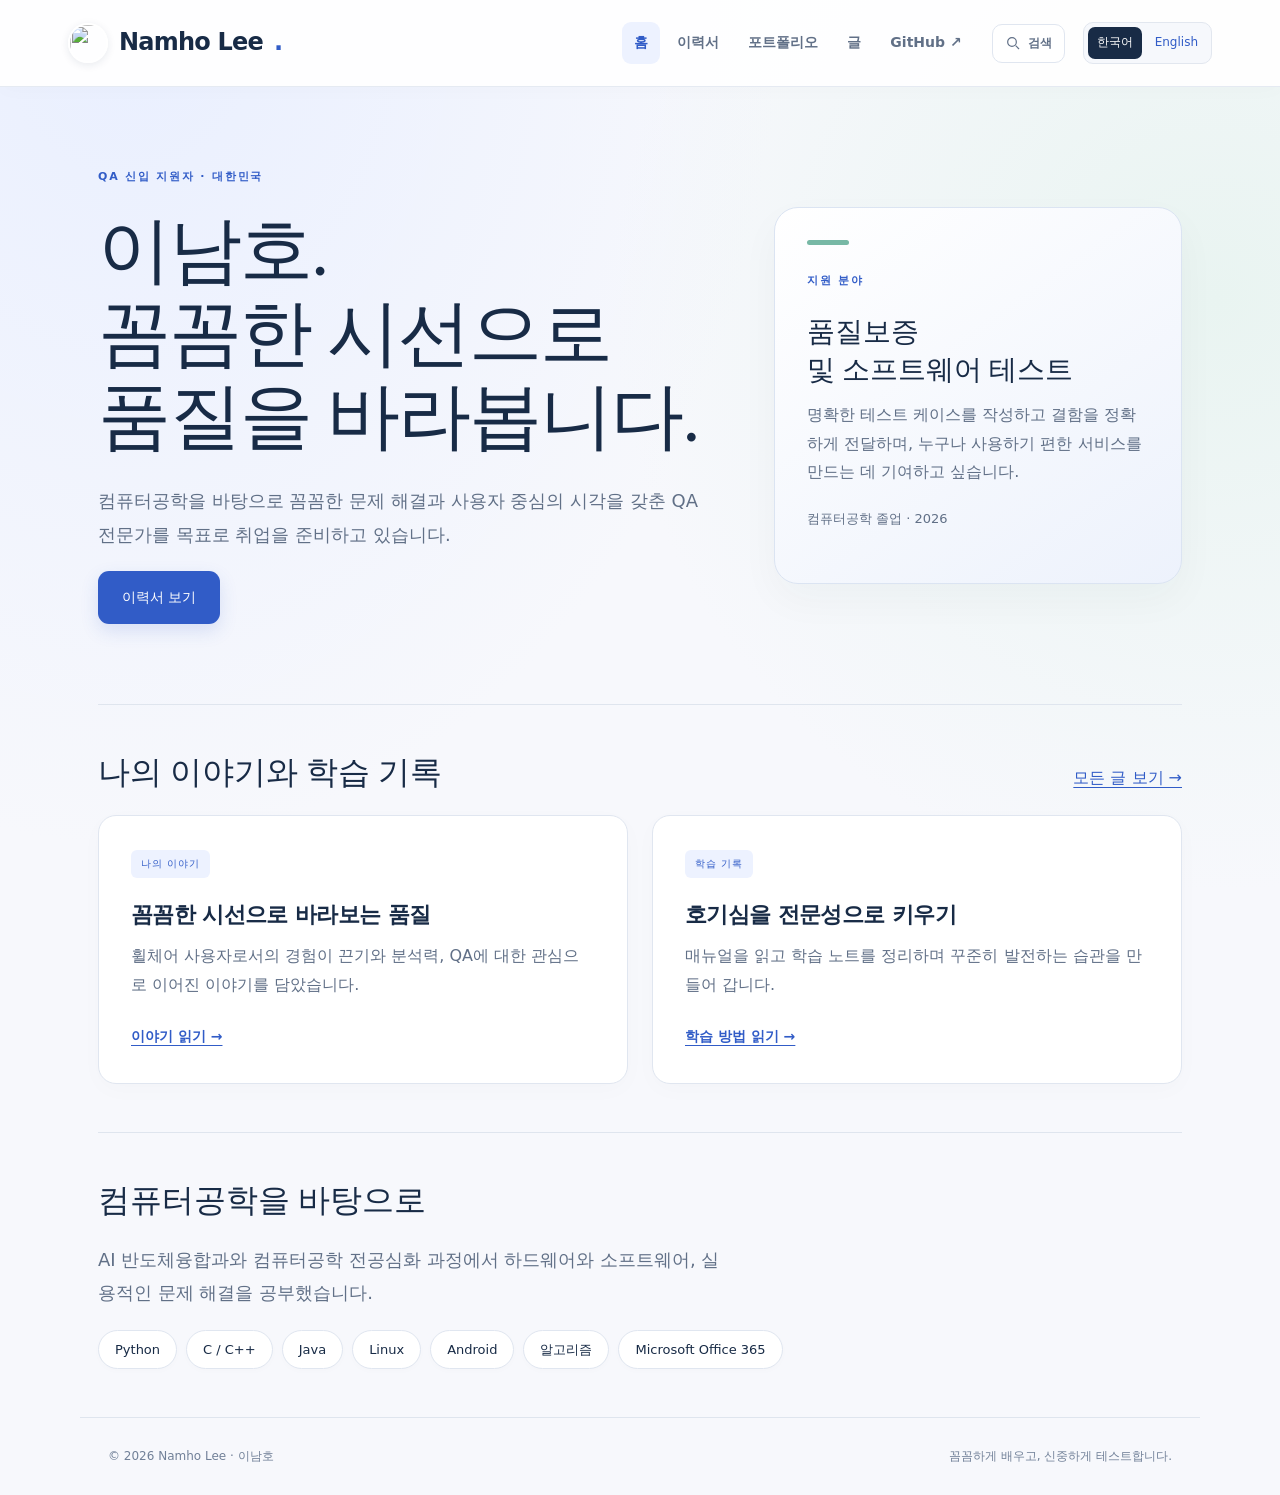
==== commit 17af4137: "Add GitHub profile photo to blog header" ====
--- a/index.html
+++ b/index.html
@@ -1,3 +1,3 @@
 <!doctype html>
-<html lang="ko"><head><meta charset="utf-8"><meta name="viewport" content="width=device-width, initial-scale=1"><meta name="description" content="Namho Lee — entry-level QA candidate. Education, skills, certifications, and personal notes on learning and quality assurance."><title>홈 | 이남호</title><link rel="stylesheet" href="assets/style.css"><script src="assets/language.js" defer></script><script src="assets/search.js" defer></script></head>
-<body data-language="ko" data-page="index.html"><a class="skip" href="#main">본문으로 건너뛰기</a><header><nav aria-label="주 메뉴"><a class="brand" href="index.html">Namho Lee<span aria-hidden="true">.</span></a><div class="navlinks"><a href="index.html" aria-current="page">홈</a><a href="resume.html">이력서</a><a href="portfolio.html">포트폴리오</a><a href="notes.html">글</a><a href="https://github.com/lnh24390">GitHub ↗</a></div><button class="search-trigger" type="button" aria-haspopup="dialog"><svg width="16" height="16" viewBox="0 0 24 24" fill="none" stroke="currentColor" stroke-width="1.8" aria-hidden="true"><circle cx="10.5" cy="10.5" r="6.5"/><path d="m16 16 5 5"/></svg>검색</button><div class="language-switch" role="group" aria-label="Language"><a href="index.html" data-language="ko" aria-current="true">한국어</a><a href="en/index.html" data-language="en">English</a></div></nav></header><main id="main"><section class="hero"><div><p class="eyebrow">QA 신입 지원자 · 대한민국</p><h1>이남호.<br>꼼꼼한 시선으로<br>품질을 바라봅니다.</h1><p class="lede">컴퓨터공학을 바탕으로 꼼꼼한 문제 해결과 사용자 중심의 시각을 갖춘 QA 전문가를 목표로 취업을 준비하고 있습니다.</p><a class="button" href="resume.html">이력서 보기</a></div><aside class="hero-aside"><p class="eyebrow">지원 분야</p><strong>품질보증<br>및 소프트웨어 테스트</strong><p class="muted">명확한 테스트 케이스를 작성하고 결함을 정확하게 전달하며, 누구나 사용하기 편한 서비스를 만드는 데 기여하고 싶습니다.</p><p class="date">컴퓨터공학 졸업 · 2026</p></aside></section><section class="section"><div class="section-top"><h2>나의 이야기와 학습 기록</h2><a href="notes.html">모든 글 보기 →</a></div><div class="grid"><article class="card"><span class="tag">나의 이야기</span><h3>꼼꼼한 시선으로 바라보는 품질</h3><p>휠체어 사용자로서의 경험이 끈기와 분석력, QA에 대한 관심으로 이어진 이야기를 담았습니다.</p><a href="posts/my-path-to-qa.html">이야기 읽기 →</a></article><article class="card"><span class="tag">학습 기록</span><h3>호기심을 전문성으로 키우기</h3><p>매뉴얼을 읽고 학습 노트를 정리하며 꾸준히 발전하는 습관을 만들어 갑니다.</p><a href="posts/how-i-learn.html">학습 방법 읽기 →</a></article></div></section><section class="section"><h2>컴퓨터공학을 바탕으로</h2><p class="lede">AI 반도체융합과와 컴퓨터공학 전공심화 과정에서 하드웨어와 소프트웨어, 실용적인 문제 해결을 공부했습니다.</p><div class="skills"><span>Python</span><span>C / C++</span><span>Java</span><span>Linux</span><span>Android</span><span>알고리즘</span><span>Microsoft Office 365</span></div></section></main><footer><span>© 2026 Namho Lee · 이남호</span><span>꼼꼼하게 배우고, 신중하게 테스트합니다.</span></footer><dialog id="site-search" aria-labelledby="search-title"><div class="search-heading"><h2 id="search-title">검색</h2><button class="search-close" type="button">닫기 ×</button></div><label class="search-label" for="search-input">이력서, 프로젝트, 글 검색…</label><input id="search-input" type="search" placeholder="이력서, 프로젝트, 글 검색…" autocomplete="off"><div class="search-results" aria-live="polite"></div></dialog></body></html>+<html lang="ko"><head><meta charset="utf-8"><meta name="viewport" content="width=device-width, initial-scale=1"><meta name="description" content="Namho Lee — entry-level QA candidate. Education, skills, certifications, and personal notes on learning and quality assurance."><title>홈 | 이남호</title><link rel="stylesheet" href="assets/style.css?v=20261013-avatar"><script src="assets/language.js" defer></script><script src="assets/search.js" defer></script></head>
+<body data-language="ko" data-page="index.html"><a class="skip" href="#main">본문으로 건너뛰기</a><header><nav aria-label="주 메뉴"><a class="brand" href="index.html"><img class="profile-avatar" src="https://avatars.githubusercontent.com/u/233738775?v=4" alt="" width="40" height="40" referrerpolicy="no-referrer">Namho Lee<span aria-hidden="true">.</span></a><div class="navlinks"><a href="index.html" aria-current="page">홈</a><a href="resume.html">이력서</a><a href="portfolio.html">포트폴리오</a><a href="notes.html">글</a><a href="https://github.com/lnh24390">GitHub ↗</a></div><button class="search-trigger" type="button" aria-haspopup="dialog"><svg width="16" height="16" viewBox="0 0 24 24" fill="none" stroke="currentColor" stroke-width="1.8" aria-hidden="true"><circle cx="10.5" cy="10.5" r="6.5"/><path d="m16 16 5 5"/></svg>검색</button><div class="language-switch" role="group" aria-label="Language"><a href="index.html" data-language="ko" aria-current="true">한국어</a><a href="en/index.html" data-language="en">English</a></div></nav></header><main id="main"><section class="hero"><div><p class="eyebrow">QA 신입 지원자 · 대한민국</p><h1>이남호.<br>꼼꼼한 시선으로<br>품질을 바라봅니다.</h1><p class="lede">컴퓨터공학을 바탕으로 꼼꼼한 문제 해결과 사용자 중심의 시각을 갖춘 QA 전문가를 목표로 취업을 준비하고 있습니다.</p><a class="button" href="resume.html">이력서 보기</a></div><aside class="hero-aside"><p class="eyebrow">지원 분야</p><strong>품질보증<br>및 소프트웨어 테스트</strong><p class="muted">명확한 테스트 케이스를 작성하고 결함을 정확하게 전달하며, 누구나 사용하기 편한 서비스를 만드는 데 기여하고 싶습니다.</p><p class="date">컴퓨터공학 졸업 · 2026</p></aside></section><section class="section"><div class="section-top"><h2>나의 이야기와 학습 기록</h2><a href="notes.html">모든 글 보기 →</a></div><div class="grid"><article class="card"><span class="tag">나의 이야기</span><h3>꼼꼼한 시선으로 바라보는 품질</h3><p>휠체어 사용자로서의 경험이 끈기와 분석력, QA에 대한 관심으로 이어진 이야기를 담았습니다.</p><a href="posts/my-path-to-qa.html">이야기 읽기 →</a></article><article class="card"><span class="tag">학습 기록</span><h3>호기심을 전문성으로 키우기</h3><p>매뉴얼을 읽고 학습 노트를 정리하며 꾸준히 발전하는 습관을 만들어 갑니다.</p><a href="posts/how-i-learn.html">학습 방법 읽기 →</a></article></div></section><section class="section"><h2>컴퓨터공학을 바탕으로</h2><p class="lede">AI 반도체융합과와 컴퓨터공학 전공심화 과정에서 하드웨어와 소프트웨어, 실용적인 문제 해결을 공부했습니다.</p><div class="skills"><span>Python</span><span>C / C++</span><span>Java</span><span>Linux</span><span>Android</span><span>알고리즘</span><span>Microsoft Office 365</span></div></section></main><footer><span>© 2026 Namho Lee · 이남호</span><span>꼼꼼하게 배우고, 신중하게 테스트합니다.</span></footer><dialog id="site-search" aria-labelledby="search-title"><div class="search-heading"><h2 id="search-title">검색</h2><button class="search-close" type="button">닫기 ×</button></div><label class="search-label" for="search-input">이력서, 프로젝트, 글 검색…</label><input id="search-input" type="search" placeholder="이력서, 프로젝트, 글 검색…" autocomplete="off"><div class="search-results" aria-live="polite"></div></dialog></body></html>
--- a/assets/style.css
+++ b/assets/style.css
@@ -18,3 +18,5 @@
 @media(max-width:760px){nav{flex-direction:row;align-items:center;padding:16px 20px}.brand{font-size:21px}.navlinks{gap:0;flex-wrap:wrap;justify-content:flex-start}.navlinks a{font-size:12px;padding:7px 9px}.search-trigger{padding:9px}.language-switch{align-self:auto}.language-switch a{font-size:11px;padding:5px 7px}.hero{padding:44px 0;grid-template-columns:1fr}.hero h1{font-size:42px;letter-spacing:-1.2px}.hero-aside{padding:25px;border-radius:18px}.lede{font-size:16px}.card{padding:25px}.page-head h1{font-size:40px}.resume-grid{grid-template-columns:1fr;gap:22px}.resume-side{padding:22px}.resume-body{padding:6px 23px}.article{padding:0 23px 30px;margin-top:28px}.article .page-head h1{font-size:34px}.section h2{font-size:27px}dialog{padding:22px}}
 @media(prefers-reduced-motion:reduce){html{scroll-behavior:auto}*{transition:none!important}}
 @media print{body{background:white}.search-trigger,.language-switch,dialog{display:none}.resume-side,.resume-body,.article{box-shadow:none;border:0;padding:0}.resume-grid{grid-template-columns:180px 1fr}.card{box-shadow:none}}
+
+.brand{display:inline-flex;align-items:center;gap:11px;white-space:nowrap}.profile-avatar{width:40px;height:40px;border-radius:50%;object-fit:cover;border:2px solid white;box-shadow:0 2px 9px #182b4618;flex-shrink:0}@media(max-width:760px){.profile-avatar{width:32px;height:32px}.brand{gap:8px;font-size:19px}}
